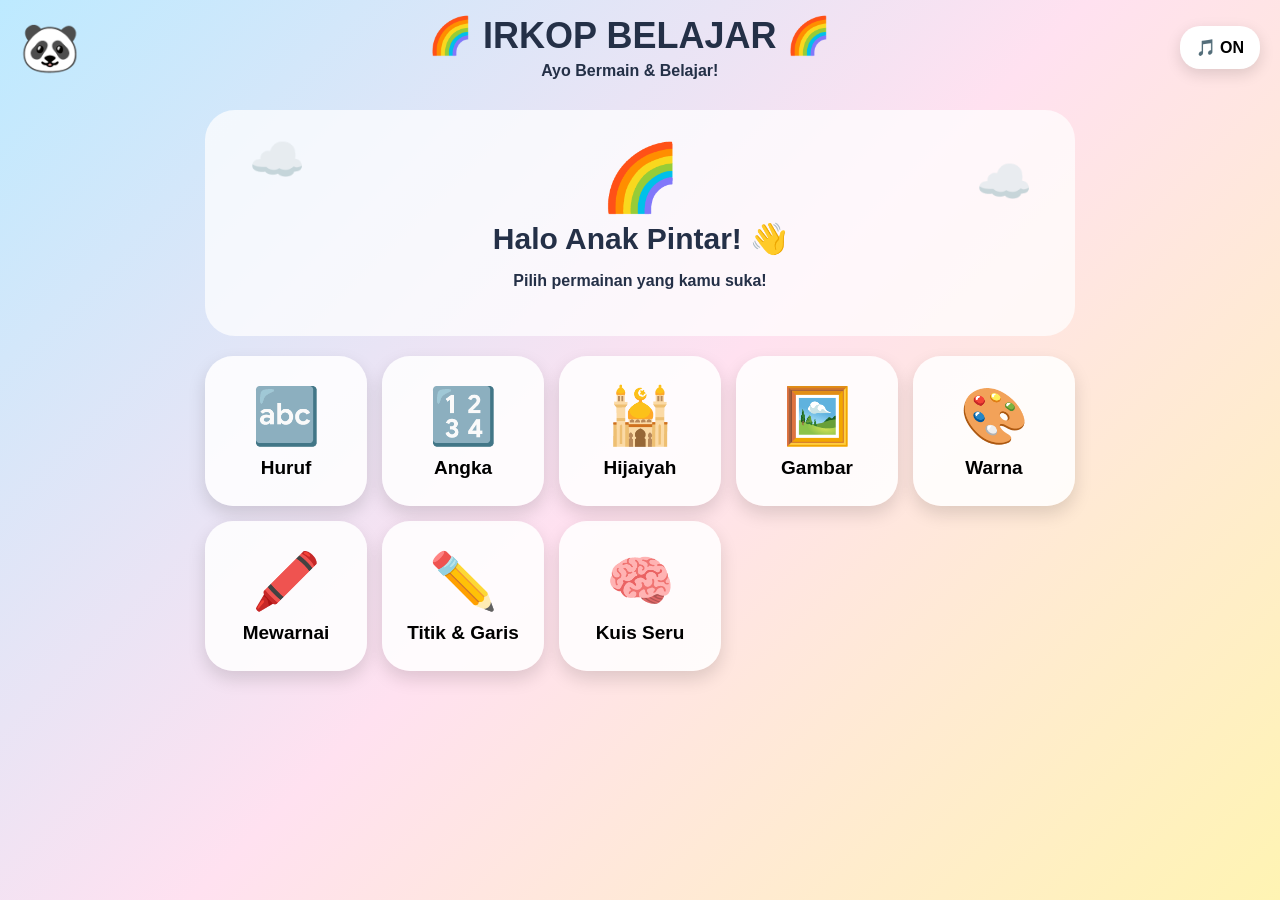
==== index.html @ b8e335cc "fix: deploy IRKOP web app to GitHub Pages" ====
<!DOCTYPE html>
<html lang="id">
<head>
  <meta charset="UTF-8">
  <meta
    name="viewport"
    content="width=device-width, initial-scale=1.0"
  >
  <title>IRKOP Belajar TK</title>

  <link rel="stylesheet" href="style.css">
</head>

<body>

  <div class="app">

    <header class="header">
      <div class="mascot">🐼</div>

      <div class="title-box">
        <h1>🌈 IRKOP BELAJAR 🌈</h1>
        <p>Ayo Bermain & Belajar!</p>
      </div>

      <button
        id="soundButton"
        class="sound-button"
        onclick="toggleSound()"
      >
        🎵 ON
      </button>
    </header>

    <main id="mainContent">

      <section id="homePage" class="page active">

        <div class="hero">
          <div class="hero-cloud cloud1">☁️</div>
          <div class="hero-cloud cloud2">☁️</div>

          <div class="rainbow">🌈</div>

          <h2>
            Halo Anak Pintar! 👋
          </h2>

          <p>
            Pilih permainan yang kamu suka!
          </p>
        </div>

        <div class="menu-grid">

          <button
            class="menu-card"
            onclick="openPage('hurufPage')"
          >
            <span>🔤</span>
            <b>Huruf</b>
          </button>

          <button
            class="menu-card"
            onclick="openPage('angkaPage')"
          >
            <span>🔢</span>
            <b>Angka</b>
          </button>

          <button
            class="menu-card"
            onclick="openPage('hijaiyahPage')"
          >
            <span>🕌</span>
            <b>Hijaiyah</b>
          </button>

          <button
            class="menu-card"
            onclick="openPage('gambarPage')"
          >
            <span>🖼️</span>
            <b>Gambar</b>
          </button>

          <button
            class="menu-card"
            onclick="openPage('warnaPage')"
          >
            <span>🎨</span>
            <b>Warna</b>
          </button>

          <button
            class="menu-card"
            onclick="openPage('mewarnaiPage')"
          >
            <span>🖍️</span>
            <b>Mewarnai</b>
          </button>

          <button
            class="menu-card"
            onclick="openPage('titikPage')"
          >
            <span>✏️</span>
            <b>Titik & Garis</b>
          </button>

          <button
            class="menu-card"
            onclick="openPage('kuisPage')"
          >
            <span>🧠</span>
            <b>Kuis Seru</b>
          </button>

        </div>

      </section>


      <section id="hurufPage" class="page">
        <button class="back" onclick="goHome()">⬅ Kembali</button>

        <h2>🔤 Belajar Huruf</h2>

        <div class="lesson-grid">
          <button onclick="speak('A')">A</button>
          <button onclick="speak('B')">B</button>
          <button onclick="speak('C')">C</button>
          <button onclick="speak('D')">D</button>
          <button onclick="speak('E')">E</button>
          <button onclick="speak('F')">F</button>
          <button onclick="speak('G')">G</button>
          <button onclick="speak('H')">H</button>
          <button onclick="speak('I')">I</button>
          <button onclick="speak('J')">J</button>
        </div>
      </section>


      <section id="angkaPage" class="page">
        <button class="back" onclick="goHome()">⬅ Kembali</button>

        <h2>🔢 Belajar Angka</h2>

        <div class="lesson-grid">
          <button onclick="speak('Satu')">1</button>
          <button onclick="speak('Dua')">2</button>
          <button onclick="speak('Tiga')">3</button>
          <button onclick="speak('Empat')">4</button>
          <button onclick="speak('Lima')">5</button>
          <button onclick="speak('Enam')">6</button>
          <button onclick="speak('Tujuh')">7</button>
          <button onclick="speak('Delapan')">8</button>
          <button onclick="speak('Sembilan')">9</button>
          <button onclick="speak('Sepuluh')">10</button>
        </div>
      </section>


      <section id="hijaiyahPage" class="page">
        <button class="back" onclick="goHome()">⬅ Kembali</button>

        <h2>🕌 Belajar Hijaiyah</h2>

        <div class="lesson-grid arabic">
          <button onclick="speak('Alif')">ا</button>
          <button onclick="speak('Ba')">ب</button>
          <button onclick="speak('Ta')">ت</button>
          <button onclick="speak('Tsa')">ث</button>
          <button onclick="speak('Jim')">ج</button>
          <button onclick="speak('Ha')">ح</button>
          <button onclick="speak('Kho')">خ</button>
          <button onclick="speak('Dal')">د</button>
        </div>
      </section>


      <section id="gambarPage" class="page">
        <button class="back" onclick="goHome()">⬅ Kembali</button>

        <h2>🖼️ Belajar Gambar</h2>

        <div class="picture-grid">

          <button onclick="speak('Kucing')">
            <span>🐱</span>
            Kucing
          </button>

          <button onclick="speak('Ikan')">
            <span>🐟</span>
            Ikan
          </button>

          <button onclick="speak('Apel')">
            <span>🍎</span>
            Apel
          </button>

          <button onclick="speak('Mobil')">
            <span>🚗</span>
            Mobil
          </button>

        </div>
      </section>


      <section id="warnaPage" class="page">
        <button class="back" onclick="goHome()">⬅ Kembali</button>

        <h2>🎨 Belajar Warna</h2>

        <div
          id="colorDisplay"
          class="color-display"
        >
          Klik warna di bawah!
        </div>

        <div class="color-list">

          <button
            class="red"
            onclick="changeColor('#ff8c8c','Merah')"
          >
            Merah
          </button>

          <button
            class="orange"
            onclick="changeColor('#ffbd59','Oranye')"
          >
            Oranye
          </button>

          <button
            class="yellow"
            onclick="changeColor('#fff176','Kuning')"
          >
            Kuning
          </button>

          <button
            class="green"
            onclick="changeColor('#a5e6a1','Hijau')"
          >
            Hijau
          </button>

          <button
            class="blue"
            onclick="changeColor('#90caf9','Biru')"
          >
            Biru
          </button>

          <button
            class="purple"
            onclick="changeColor('#d1b3ff','Ungu')"
          >
            Ungu
          </button>

        </div>
      </section>


      <section id="mewarnaiPage" class="page">
        <button class="back" onclick="goHome()">⬅ Kembali</button>

        <h2>🖍️ Ayo Mewarnai</h2>

        <div class="drawing-toolbar">

          <button onclick="setDrawColor('red')">
            🔴
          </button>

          <button onclick="setDrawColor('orange')">
            🟠
          </button>

          <button onclick="setDrawColor('blue')">
            🔵
          </button>

          <button onclick="setDrawColor('green')">
            🟢
          </button>

          <button onclick="clearCanvas()">
            🗑️ Bersihkan
          </button>

        </div>

        <canvas id="paintCanvas"></canvas>
      </section>


      <section id="titikPage" class="page">
        <button class="back" onclick="goHome()">⬅ Kembali</button>

        <h2>✏️ Titik & Garis</h2>

        <p id="dotInstruction">
          Hubungkan titik nomor 1!
        </p>

        <div id="dotGame" class="dot-game">

          <svg
            id="dotLines"
            width="100%"
            height="100%"
          ></svg>

          <button
            class="dot"
            data-index="1"
            style="top:10%;left:45%;"
            onclick="clickDot(1,this)"
          >
            1
          </button>

          <button
            class="dot"
            data-index="2"
            style="top:30%;left:70%;"
            onclick="clickDot(2,this)"
          >
            2
          </button>

          <button
            class="dot"
            data-index="3"
            style="top:65%;left:65%;"
            onclick="clickDot(3,this)"
          >
            3
          </button>

          <button
            class="dot"
            data-index="4"
            style="top:65%;left:30%;"
            onclick="clickDot(4,this)"
          >
            4
          </button>

          <button
            class="dot"
            data-index="5"
            style="top:30%;left:25%;"
            onclick="clickDot(5,this)"
          >
            5
          </button>

        </div>
      </section>


      <section id="kuisPage" class="page">
        <button class="back" onclick="goHome()">⬅ Kembali</button>

        <h2>🧠 Kuis Seru</h2>

        <div class="quiz-card">

          <h3>Mana gambar Apel? 🍎</h3>

          <div class="quiz-options">

            <button onclick="quizAnswer(false)">
              🐱
            </button>

            <button onclick="quizAnswer(true)">
              🍎
            </button>

            <button onclick="quizAnswer(false)">
              🚗
            </button>

          </div>

          <div id="quizResult"></div>

        </div>
      </section>

    </main>

    <div id="effectLayer"></div>

  </div>

  <script src="app.js"></script>

</body>
</html>
---- style.css ----
* {
  box-sizing: border-box;
  -webkit-tap-highlight-color: transparent;
}

body {
  margin: 0;
  min-height: 100vh;
  font-family: Arial, sans-serif;
  background:
    linear-gradient(
      135deg,
      #bdeaff,
      #ffe1f0,
      #fff4b3
    );
  color: #243047;
}

button {
  font: inherit;
  cursor: pointer;
  border: 0;
}

.app {
  width: 100%;
  min-height: 100vh;
  padding-bottom: 30px;
}

.header {
  min-height: 95px;
  display: flex;
  align-items: center;
  justify-content: space-between;
  padding: 15px 20px;
}

.mascot {
  font-size: 48px;
  animation: bounce 2s infinite;
}

.title-box {
  text-align: center;
}

.title-box h1 {
  margin: 0;
  font-size: clamp(22px,5vw,36px);
  font-weight: 900;
}

.title-box p {
  margin: 5px 0 0;
  font-weight: bold;
}

.sound-button {
  background: white;
  padding: 12px 16px;
  border-radius: 20px;
  box-shadow: 0 5px 15px #0002;
  font-weight: bold;
}

.page {
  display: none;
  width: min(100%,900px);
  margin: auto;
  padding: 15px;
}

.page.active {
  display: block;
}

.hero {
  text-align: center;
  background: #ffffffbb;
  border-radius: 30px;
  padding: 30px 20px;
  margin-bottom: 20px;
  position: relative;
  overflow: hidden;
}

.hero h2 {
  margin: 5px;
  font-size: 30px;
}

.hero p {
  font-weight: bold;
}

.rainbow {
  font-size: 65px;
  animation: float 3s infinite;
}

.hero-cloud {
  position: absolute;
  font-size: 45px;
  opacity: .8;
}

.cloud1 {
  left: 5%;
  top: 10%;
}

.cloud2 {
  right: 5%;
  top: 20%;
}

.menu-grid {
  display: grid;
  grid-template-columns:
    repeat(auto-fit,minmax(150px,1fr));
  gap: 15px;
}

.menu-card {
  min-height: 150px;
  border-radius: 28px;
  background: #ffffffdd;
  box-shadow: 0 8px 18px #0002;
  display: flex;
  flex-direction: column;
  justify-content: center;
  align-items: center;
  transition: .2s;
}

.menu-card:active {
  transform: scale(.92);
}

.menu-card span {
  font-size: 55px;
}

.menu-card b {
  margin-top: 8px;
  font-size: 19px;
}

.back {
  background: white;
  padding: 12px 18px;
  border-radius: 18px;
  margin-bottom: 20px;
  box-shadow: 0 5px 12px #0002;
  font-weight: bold;
}

h2 {
  text-align: center;
  font-size: 30px;
}

.lesson-grid {
  display: grid;
  grid-template-columns:
    repeat(auto-fit,minmax(90px,1fr));
  gap: 12px;
}

.lesson-grid button {
  min-height: 90px;
  background: white;
  border-radius: 25px;
  font-size: 32px;
  font-weight: 900;
  box-shadow: 0 6px 12px #0002;
}

.picture-grid {
  display: grid;
  grid-template-columns:
    repeat(auto-fit,minmax(150px,1fr));
  gap: 15px;
}

.picture-grid button {
  padding: 20px;
  background: white;
  border-radius: 28px;
  font-weight: bold;
  font-size: 20px;
}

.picture-grid span {
  display: block;
  font-size: 65px;
}

.color-display {
  min-height: 180px;
  border-radius: 30px;
  background: white;
  display: flex;
  align-items: center;
  justify-content: center;
  font-size: 30px;
  font-weight: 900;
  transition: .4s;
  margin-bottom: 20px;
}

.color-list {
  display: flex;
  flex-wrap: wrap;
  justify-content: center;
  gap: 12px;
}

.color-list button {
  padding: 14px 20px;
  border-radius: 20px;
  font-weight: bold;
}

.red { background:#ff8c8c; }
.orange { background:#ffbd59; }
.yellow { background:#fff176; }
.green { background:#a5e6a1; }
.blue { background:#90caf9; }
.purple { background:#d1b3ff; }

.drawing-toolbar {
  display: flex;
  justify-content: center;
  gap: 10px;
  flex-wrap: wrap;
  margin-bottom: 15px;
}

.drawing-toolbar button {
  padding: 12px;
  background: white;
  border-radius: 15px;
  font-weight: bold;
}

#paintCanvas {
  display: block;
  width: 100%;
  height: 450px;
  background: white;
  border-radius: 30px;
  touch-action: none;
}

.dot-game {
  position: relative;
  height: 500px;
  background: white;
  border-radius: 30px;
  overflow: hidden;
}

#dotLines {
  position: absolute;
  inset: 0;
}

.dot {
  position: absolute;
  width: 70px;
  height: 70px;
  transform: translate(-50%,-50%);
  border-radius: 50%;
  background: #4799ff;
  color: white;
  font-size: 28px;
  font-weight: 900;
  border: 5px solid white;
  box-shadow: 0 6px 12px #0003;
}

.dot.done {
  background: #4caf50;
}

#dotInstruction {
  text-align: center;
  font-weight: 900;
  font-size: 20px;
}

.quiz-card {
  background: white;
  padding: 30px;
  border-radius: 30px;
  text-align: center;
}

.quiz-options {
  display: flex;
  justify-content: center;
  gap: 15px;
}

.quiz-options button {
  width: 100px;
  height: 120px;
  font-size: 60px;
  border-radius: 25px;
  background: #f7f7f7;
}

#quizResult {
  margin-top: 25px;
  font-size: 24px;
  font-weight: 900;
}

#effectLayer {
  pointer-events: none;
  position: fixed;
  inset: 0;
  overflow: hidden;
}

.effect {
  position: absolute;
  font-size: 35px;
  animation: burst 1.5s forwards;
}

@keyframes bounce {
  0%,100% { transform:translateY(0); }
  50% { transform:translateY(-12px); }
}

@keyframes float {
  0%,100% { transform:translateY(0); }
  50% { transform:translateY(-10px); }
}

@keyframes burst {
  0% {
    transform:scale(0);
    opacity:1;
  }

  100% {
    transform:
      translate(
        var(--x),
        var(--y)
      )
      scale(1.4);
    opacity:0;
  }
}

@media (max-width:600px) {

  .header {
    padding: 12px;
  }

  .mascot {
    font-size: 38px;
  }

  .sound-button {
    padding: 10px;
  }

  .dot-game {
    height: 430px;
  }
}
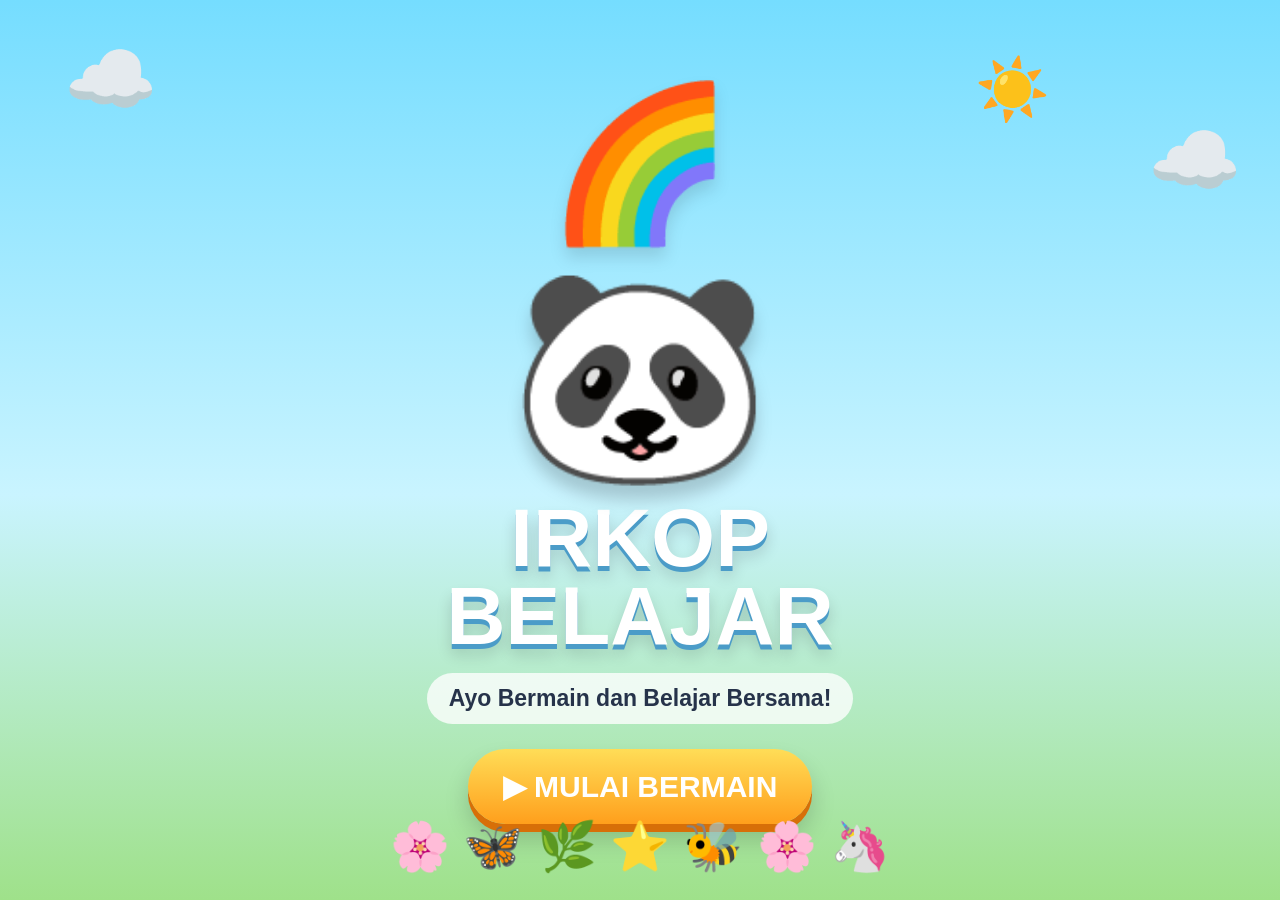
==== commit fb366868: "feat: upgrade IRKOP adventure game visual and learning features" ====
--- a/index.html
+++ b/index.html
@@ -2,411 +2,621 @@
 <html lang="id">
 <head>
   <meta charset="UTF-8">
-  <meta
-    name="viewport"
-    content="width=device-width, initial-scale=1.0"
-  >
+  <meta name="viewport"
+        content="width=device-width,initial-scale=1,viewport-fit=cover">
+
   <title>IRKOP Belajar TK</title>
+
+  <meta name="theme-color" content="#69d8ff">
 
   <link rel="stylesheet" href="style.css">
 </head>
 
 <body>
 
-  <div class="app">
-
-    <header class="header">
-      <div class="mascot">🐼</div>
-
-      <div class="title-box">
-        <h1>🌈 IRKOP BELAJAR 🌈</h1>
-        <p>Ayo Bermain & Belajar!</p>
-      </div>
-
-      <button
-        id="soundButton"
-        class="sound-button"
-        onclick="toggleSound()"
-      >
-        🎵 ON
-      </button>
-    </header>
-
-    <main id="mainContent">
-
-      <section id="homePage" class="page active">
-
-        <div class="hero">
-          <div class="hero-cloud cloud1">☁️</div>
-          <div class="hero-cloud cloud2">☁️</div>
-
-          <div class="rainbow">🌈</div>
-
-          <h2>
-            Halo Anak Pintar! 👋
-          </h2>
-
-          <p>
-            Pilih permainan yang kamu suka!
-          </p>
-        </div>
-
-        <div class="menu-grid">
-
-          <button
-            class="menu-card"
-            onclick="openPage('hurufPage')"
-          >
-            <span>🔤</span>
-            <b>Huruf</b>
-          </button>
-
-          <button
-            class="menu-card"
-            onclick="openPage('angkaPage')"
-          >
-            <span>🔢</span>
-            <b>Angka</b>
-          </button>
-
-          <button
-            class="menu-card"
-            onclick="openPage('hijaiyahPage')"
-          >
-            <span>🕌</span>
-            <b>Hijaiyah</b>
-          </button>
-
-          <button
-            class="menu-card"
-            onclick="openPage('gambarPage')"
-          >
-            <span>🖼️</span>
-            <b>Gambar</b>
-          </button>
-
-          <button
-            class="menu-card"
-            onclick="openPage('warnaPage')"
-          >
-            <span>🎨</span>
-            <b>Warna</b>
-          </button>
-
-          <button
-            class="menu-card"
-            onclick="openPage('mewarnaiPage')"
-          >
-            <span>🖍️</span>
-            <b>Mewarnai</b>
-          </button>
-
-          <button
-            class="menu-card"
-            onclick="openPage('titikPage')"
-          >
-            <span>✏️</span>
-            <b>Titik & Garis</b>
-          </button>
-
-          <button
-            class="menu-card"
-            onclick="openPage('kuisPage')"
-          >
-            <span>🧠</span>
-            <b>Kuis Seru</b>
-          </button>
-
-        </div>
-
-      </section>
-
-
-      <section id="hurufPage" class="page">
-        <button class="back" onclick="goHome()">⬅ Kembali</button>
-
-        <h2>🔤 Belajar Huruf</h2>
-
-        <div class="lesson-grid">
-          <button onclick="speak('A')">A</button>
-          <button onclick="speak('B')">B</button>
-          <button onclick="speak('C')">C</button>
-          <button onclick="speak('D')">D</button>
-          <button onclick="speak('E')">E</button>
-          <button onclick="speak('F')">F</button>
-          <button onclick="speak('G')">G</button>
-          <button onclick="speak('H')">H</button>
-          <button onclick="speak('I')">I</button>
-          <button onclick="speak('J')">J</button>
-        </div>
-      </section>
-
-
-      <section id="angkaPage" class="page">
-        <button class="back" onclick="goHome()">⬅ Kembali</button>
-
-        <h2>🔢 Belajar Angka</h2>
-
-        <div class="lesson-grid">
-          <button onclick="speak('Satu')">1</button>
-          <button onclick="speak('Dua')">2</button>
-          <button onclick="speak('Tiga')">3</button>
-          <button onclick="speak('Empat')">4</button>
-          <button onclick="speak('Lima')">5</button>
-          <button onclick="speak('Enam')">6</button>
-          <button onclick="speak('Tujuh')">7</button>
-          <button onclick="speak('Delapan')">8</button>
-          <button onclick="speak('Sembilan')">9</button>
-          <button onclick="speak('Sepuluh')">10</button>
-        </div>
-      </section>
-
-
-      <section id="hijaiyahPage" class="page">
-        <button class="back" onclick="goHome()">⬅ Kembali</button>
-
-        <h2>🕌 Belajar Hijaiyah</h2>
-
-        <div class="lesson-grid arabic">
-          <button onclick="speak('Alif')">ا</button>
-          <button onclick="speak('Ba')">ب</button>
-          <button onclick="speak('Ta')">ت</button>
-          <button onclick="speak('Tsa')">ث</button>
-          <button onclick="speak('Jim')">ج</button>
-          <button onclick="speak('Ha')">ح</button>
-          <button onclick="speak('Kho')">خ</button>
-          <button onclick="speak('Dal')">د</button>
-        </div>
-      </section>
-
-
-      <section id="gambarPage" class="page">
-        <button class="back" onclick="goHome()">⬅ Kembali</button>
-
-        <h2>🖼️ Belajar Gambar</h2>
-
-        <div class="picture-grid">
-
-          <button onclick="speak('Kucing')">
-            <span>🐱</span>
-            Kucing
-          </button>
-
-          <button onclick="speak('Ikan')">
-            <span>🐟</span>
-            Ikan
-          </button>
-
-          <button onclick="speak('Apel')">
-            <span>🍎</span>
-            Apel
-          </button>
-
-          <button onclick="speak('Mobil')">
-            <span>🚗</span>
-            Mobil
-          </button>
-
-        </div>
-      </section>
-
-
-      <section id="warnaPage" class="page">
-        <button class="back" onclick="goHome()">⬅ Kembali</button>
-
-        <h2>🎨 Belajar Warna</h2>
-
-        <div
-          id="colorDisplay"
-          class="color-display"
-        >
-          Klik warna di bawah!
-        </div>
-
-        <div class="color-list">
-
-          <button
-            class="red"
-            onclick="changeColor('#ff8c8c','Merah')"
-          >
-            Merah
-          </button>
-
-          <button
-            class="orange"
-            onclick="changeColor('#ffbd59','Oranye')"
-          >
-            Oranye
-          </button>
-
-          <button
-            class="yellow"
-            onclick="changeColor('#fff176','Kuning')"
-          >
-            Kuning
-          </button>
-
-          <button
-            class="green"
-            onclick="changeColor('#a5e6a1','Hijau')"
-          >
-            Hijau
-          </button>
-
-          <button
-            class="blue"
-            onclick="changeColor('#90caf9','Biru')"
-          >
-            Biru
-          </button>
-
-          <button
-            class="purple"
-            onclick="changeColor('#d1b3ff','Ungu')"
-          >
-            Ungu
-          </button>
-
-        </div>
-      </section>
-
-
-      <section id="mewarnaiPage" class="page">
-        <button class="back" onclick="goHome()">⬅ Kembali</button>
-
-        <h2>🖍️ Ayo Mewarnai</h2>
-
-        <div class="drawing-toolbar">
-
-          <button onclick="setDrawColor('red')">
-            🔴
-          </button>
-
-          <button onclick="setDrawColor('orange')">
-            🟠
-          </button>
-
-          <button onclick="setDrawColor('blue')">
-            🔵
-          </button>
-
-          <button onclick="setDrawColor('green')">
-            🟢
-          </button>
-
-          <button onclick="clearCanvas()">
-            🗑️ Bersihkan
-          </button>
-
-        </div>
-
-        <canvas id="paintCanvas"></canvas>
-      </section>
-
-
-      <section id="titikPage" class="page">
-        <button class="back" onclick="goHome()">⬅ Kembali</button>
-
-        <h2>✏️ Titik & Garis</h2>
-
-        <p id="dotInstruction">
-          Hubungkan titik nomor 1!
-        </p>
-
-        <div id="dotGame" class="dot-game">
-
-          <svg
-            id="dotLines"
-            width="100%"
-            height="100%"
-          ></svg>
-
-          <button
-            class="dot"
-            data-index="1"
-            style="top:10%;left:45%;"
-            onclick="clickDot(1,this)"
-          >
-            1
-          </button>
-
-          <button
-            class="dot"
-            data-index="2"
-            style="top:30%;left:70%;"
-            onclick="clickDot(2,this)"
-          >
-            2
-          </button>
-
-          <button
-            class="dot"
-            data-index="3"
-            style="top:65%;left:65%;"
-            onclick="clickDot(3,this)"
-          >
-            3
-          </button>
-
-          <button
-            class="dot"
-            data-index="4"
-            style="top:65%;left:30%;"
-            onclick="clickDot(4,this)"
-          >
-            4
-          </button>
-
-          <button
-            class="dot"
-            data-index="5"
-            style="top:30%;left:25%;"
-            onclick="clickDot(5,this)"
-          >
-            5
-          </button>
-
-        </div>
-      </section>
-
-
-      <section id="kuisPage" class="page">
-        <button class="back" onclick="goHome()">⬅ Kembali</button>
-
-        <h2>🧠 Kuis Seru</h2>
-
-        <div class="quiz-card">
-
-          <h3>Mana gambar Apel? 🍎</h3>
-
-          <div class="quiz-options">
-
-            <button onclick="quizAnswer(false)">
-              🐱
-            </button>
-
-            <button onclick="quizAnswer(true)">
-              🍎
-            </button>
-
-            <button onclick="quizAnswer(false)">
-              🚗
-            </button>
-
-          </div>
-
-          <div id="quizResult"></div>
-
-        </div>
-      </section>
+<div id="app">
+
+  <!-- ===================================================== -->
+  <!-- SPLASH -->
+  <!-- ===================================================== -->
+
+  <section id="splashScreen" class="screen splash-screen active">
+
+    <div class="sky-decoration cloud cloud-a">☁️</div>
+    <div class="sky-decoration cloud cloud-b">☁️</div>
+    <div class="sun">☀️</div>
+
+    <div class="splash-rainbow">🌈</div>
+
+    <div class="mascot-big">
+      🐼
+    </div>
+
+    <h1>IRKOP<br>BELAJAR</h1>
+
+    <p class="splash-text">
+      Ayo Bermain dan Belajar Bersama!
+    </p>
+
+    <button class="play-button"
+            onclick="startAdventure()">
+      ▶ MULAI BERMAIN
+    </button>
+
+    <div class="grass-decoration">
+      🌸 🦋 🌿 ⭐ 🐝 🌸 🦄
+    </div>
+
+  </section>
+
+
+  <!-- ===================================================== -->
+  <!-- MAP -->
+  <!-- ===================================================== -->
+
+  <section id="mapScreen" class="screen map-screen">
+
+    <header class="top-bar">
+
+      <button class="home-logo"
+              onclick="showScreen('mapScreen')">
+        🐼
+      </button>
+
+      <div class="top-title">
+        <strong>🗺️ PETA PETUALANGAN</strong>
+        <small>Ayo pilih dunia!</small>
+      </div>
+
+      <button id="soundButton"
+              class="sound-button"
+              onclick="toggleSound()">
+        🎵
+      </button>
+
+    </header>
+
+
+    <main class="adventure-map">
+
+      <div class="map-sky">
+        ☁️ 🌤️ ☁️
+      </div>
+
+
+      <button class="world-card world-letter"
+              onclick="openWorld('lettersScreen')">
+
+        <span class="world-icon">🔤</span>
+
+        <span class="world-name">
+          Dunia Huruf
+        </span>
+
+        <span class="world-stars">
+          ⭐ ⭐ ⭐
+        </span>
+
+      </button>
+
+
+      <button class="world-card world-number"
+              onclick="openWorld('numbersScreen')">
+
+        <span class="world-icon">🔢</span>
+
+        <span class="world-name">
+          Dunia Angka
+        </span>
+
+        <span class="world-stars">
+          ⭐ ⭐ ⭐
+        </span>
+
+      </button>
+
+
+      <button class="world-card world-hijaiyah"
+              onclick="openWorld('hijaiyahScreen')">
+
+        <span class="world-icon">🕌</span>
+
+        <span class="world-name">
+          Dunia Hijaiyah
+        </span>
+
+        <span class="world-stars">
+          ⭐ ⭐ ⭐
+        </span>
+
+      </button>
+
+
+      <button class="world-card world-picture"
+              onclick="openWorld('picturesScreen')">
+
+        <span class="world-icon">🐯</span>
+
+        <span class="world-name">
+          Dunia Gambar
+        </span>
+
+        <span class="world-stars">
+          ⭐ ⭐ ⭐
+        </span>
+
+      </button>
+
+
+      <button class="world-card world-color"
+              onclick="openWorld('colorsScreen')">
+
+        <span class="world-icon">🌈</span>
+
+        <span class="world-name">
+          Dunia Warna
+        </span>
+
+        <span class="world-stars">
+          ⭐ ⭐ ⭐
+        </span>
+
+      </button>
+
+
+      <button class="world-card world-paint"
+              onclick="openWorld('paintScreen')">
+
+        <span class="world-icon">🖍️</span>
+
+        <span class="world-name">
+          Dunia Mewarnai
+        </span>
+
+        <span class="world-stars">
+          ⭐ ⭐ ⭐
+        </span>
+
+      </button>
+
+
+      <button class="world-card world-line"
+              onclick="openWorld('traceScreen')">
+
+        <span class="world-icon">✏️</span>
+
+        <span class="world-name">
+          Titik & Garis
+        </span>
+
+        <span class="world-stars">
+          ⭐ ⭐ ⭐
+        </span>
+
+      </button>
+
+
+      <button class="world-card world-quiz"
+              onclick="openWorld('quizScreen')">
+
+        <span class="world-icon">🧠</span>
+
+        <span class="world-name">
+          Kuis Seru
+        </span>
+
+        <span class="world-stars">
+          ⭐ ⭐ ⭐
+        </span>
+
+      </button>
+
+
+      <div class="map-ground">
+        🌳 🌲 🌻 🏡 🌳 🦋 🌲 🌻
+      </div>
 
     </main>
 
-    <div id="effectLayer"></div>
-
+  </section>
+
+
+  <!-- ===================================================== -->
+  <!-- HURUF -->
+  <!-- ===================================================== -->
+
+  <section id="lettersScreen"
+           class="screen lesson-screen">
+
+    <header class="lesson-header">
+      <button class="back-button"
+              onclick="backToMap()">
+        ⬅
+      </button>
+
+      <div>
+        <strong>🔤 Dunia Huruf</strong>
+        <small>Sentuh huruf untuk mendengarkan!</small>
+      </div>
+
+      <span>🦄</span>
+    </header>
+
+    <div class="hero-lesson">
+      <div id="letterHero"
+           class="big-character">
+        A
+      </div>
+
+      <div id="letterName"
+           class="character-name">
+        Huruf A
+      </div>
+    </div>
+
+    <div id="lettersGrid"
+         class="learning-grid alphabet-grid">
+    </div>
+
+  </section>
+
+
+  <!-- ===================================================== -->
+  <!-- ANGKA -->
+  <!-- ===================================================== -->
+
+  <section id="numbersScreen"
+           class="screen lesson-screen">
+
+    <header class="lesson-header">
+      <button class="back-button"
+              onclick="backToMap()">
+        ⬅
+      </button>
+
+      <div>
+        <strong>🔢 Dunia Angka</strong>
+        <small>Sentuh angka untuk mendengarkan!</small>
+      </div>
+
+      <span>🚀</span>
+    </header>
+
+    <div class="hero-lesson">
+      <div id="numberHero"
+           class="big-character">
+        1
+      </div>
+
+      <div id="numberName"
+           class="character-name">
+        Satu
+      </div>
+    </div>
+
+    <div id="numbersGrid"
+         class="learning-grid number-grid">
+    </div>
+
+  </section>
+
+
+  <!-- ===================================================== -->
+  <!-- HIJAIYAH -->
+  <!-- ===================================================== -->
+
+  <section id="hijaiyahScreen"
+           class="screen lesson-screen">
+
+    <header class="lesson-header">
+      <button class="back-button"
+              onclick="backToMap()">
+        ⬅
+      </button>
+
+      <div>
+        <strong>🕌 Dunia Hijaiyah</strong>
+        <small>Sentuh huruf untuk mendengarkan!</small>
+      </div>
+
+      <span>⭐</span>
+    </header>
+
+    <div class="hero-lesson">
+      <div id="hijaiyahHero"
+           class="big-character arabic-big">
+        ا
+      </div>
+
+      <div id="hijaiyahName"
+           class="character-name">
+        Alif
+      </div>
+    </div>
+
+    <div id="hijaiyahGrid"
+         class="learning-grid hijaiyah-grid">
+    </div>
+
+  </section>
+
+
+  <!-- ===================================================== -->
+  <!-- GAMBAR -->
+  <!-- ===================================================== -->
+
+  <section id="picturesScreen"
+           class="screen lesson-screen">
+
+    <header class="lesson-header">
+      <button class="back-button"
+              onclick="backToMap()">
+        ⬅
+      </button>
+
+      <div>
+        <strong>🐯 Dunia Gambar</strong>
+        <small>Sentuh gambar!</small>
+      </div>
+
+      <span>🦋</span>
+    </header>
+
+    <div id="pictureGrid"
+         class="picture-grid">
+    </div>
+
+  </section>
+
+
+  <!-- ===================================================== -->
+  <!-- WARNA -->
+  <!-- ===================================================== -->
+
+  <section id="colorsScreen"
+           class="screen color-screen">
+
+    <header class="lesson-header color-header">
+      <button class="back-button"
+              onclick="backToMap()">
+        ⬅
+      </button>
+
+      <div>
+        <strong>🌈 Dunia Warna</strong>
+        <small>Pilih warna kesukaanmu!</small>
+      </div>
+
+      <span>🎨</span>
+    </header>
+
+    <div class="color-world">
+
+      <div id="colorPreview"
+           class="color-preview">
+        <span id="colorEmoji">
+          🌈
+        </span>
+
+        <strong id="colorName">
+          PILIH WARNA!
+        </strong>
+      </div>
+
+      <div id="colorsGrid"
+           class="colors-grid">
+      </div>
+
+    </div>
+
+  </section>
+
+
+  <!-- ===================================================== -->
+  <!-- MEWARNAI -->
+  <!-- ===================================================== -->
+
+  <section id="paintScreen"
+           class="screen paint-screen">
+
+    <header class="lesson-header">
+      <button class="back-button"
+              onclick="backToMap()">
+        ⬅
+      </button>
+
+      <div>
+        <strong>🖍️ Dunia Mewarnai</strong>
+        <small>Pilih warna lalu gambar!</small>
+      </div>
+
+      <span>🌸</span>
+    </header>
+
+    <div class="paint-tools">
+
+      <button class="paint-color"
+              style="background:#ff4d6d"
+              onclick="setPaintColor('#ff4d6d')">
+      </button>
+
+      <button class="paint-color"
+              style="background:#ff9f1c"
+              onclick="setPaintColor('#ff9f1c')">
+      </button>
+
+      <button class="paint-color"
+              style="background:#ffe66d"
+              onclick="setPaintColor('#ffe66d')">
+      </button>
+
+      <button class="paint-color"
+              style="background:#2ec4b6"
+              onclick="setPaintColor('#2ec4b6')">
+      </button>
+
+      <button class="paint-color"
+              style="background:#3a86ff"
+              onclick="setPaintColor('#3a86ff')">
+      </button>
+
+      <button class="paint-color"
+              style="background:#9b5de5"
+              onclick="setPaintColor('#9b5de5')">
+      </button>
+
+      <button class="paint-action"
+              onclick="changePaintPicture()">
+        🔄 Ganti Gambar
+      </button>
+
+      <button class="paint-action"
+              onclick="clearPaintCanvas()">
+        🗑️ Bersihkan
+      </button>
+
+    </div>
+
+    <div class="canvas-wrap">
+
+      <canvas id="paintCanvas">
+      </canvas>
+
+    </div>
+
+  </section>
+
+
+  <!-- ===================================================== -->
+  <!-- TITIK GARIS -->
+  <!-- ===================================================== -->
+
+  <section id="traceScreen"
+           class="screen trace-screen">
+
+    <header class="lesson-header">
+      <button class="back-button"
+              onclick="backToMap()">
+        ⬅
+      </button>
+
+      <div>
+        <strong>✏️ Titik & Garis</strong>
+        <small>Tarik dari titik sesuai urutan!</small>
+      </div>
+
+      <span>🚂</span>
+    </header>
+
+    <div class="trace-top">
+
+      <div id="traceInstruction">
+        👉 Tahan titik 1 lalu tarik ke titik 2
+      </div>
+
+      <button class="next-trace"
+              onclick="resetTrace()">
+        🔄 Ulangi
+      </button>
+
+    </div>
+
+    <div id="traceBoard"
+         class="trace-board">
+
+      <svg id="traceSvg"
+           class="trace-svg">
+      </svg>
+
+      <div id="traceDots"></div>
+
+    </div>
+
+  </section>
+
+
+  <!-- ===================================================== -->
+  <!-- KUIS -->
+  <!-- ===================================================== -->
+
+  <section id="quizScreen"
+           class="screen quiz-screen">
+
+    <header class="lesson-header">
+      <button class="back-button"
+              onclick="backToMap()">
+        ⬅
+      </button>
+
+      <div>
+        <strong>🧠 Kuis Petualangan</strong>
+        <small id="quizCounter">
+          Pertanyaan 1
+        </small>
+      </div>
+
+      <span>🏆</span>
+    </header>
+
+    <div class="quiz-score">
+
+      <span>
+        ⭐ Skor:
+        <strong id="quizScore">
+          0
+        </strong>
+      </span>
+
+      <span>
+        🔥
+        <strong id="quizStreak">
+          0
+        </strong>
+      </span>
+
+    </div>
+
+    <div class="quiz-card">
+
+      <div id="quizMascot"
+           class="quiz-mascot">
+        🐼
+      </div>
+
+      <h2 id="quizQuestion">
+        Memuat pertanyaan...
+      </h2>
+
+      <div id="quizOptions"
+           class="quiz-options">
+      </div>
+
+      <div id="quizFeedback"
+           class="quiz-feedback">
+      </div>
+
+      <button id="nextQuizButton"
+              class="next-quiz"
+              onclick="nextQuiz()">
+        Soal Berikutnya ➡
+      </button>
+
+    </div>
+
+  </section>
+
+
+  <!-- ===================================================== -->
+  <!-- EFFECT -->
+  <!-- ===================================================== -->
+
+  <div id="effectLayer"
+       class="effect-layer">
   </div>
 
-  <script src="app.js"></script>
+</div>
+
+<script src="app.js"></script>
 
 </body>
 </html>
--- a/style.css
+++ b/style.css
@@ -3,377 +3,1235 @@
   -webkit-tap-highlight-color: transparent;
 }
 
+:root {
+  --ink: #26334a;
+  --white: #ffffff;
+  --shadow: 0 8px 0 rgba(36,49,72,.10),
+            0 15px 25px rgba(36,49,72,.14);
+}
+
 body {
   margin: 0;
   min-height: 100vh;
-  font-family: Arial, sans-serif;
-  background:
-    linear-gradient(
-      135deg,
-      #bdeaff,
-      #ffe1f0,
-      #fff4b3
-    );
-  color: #243047;
+  font-family:
+    Arial,
+    "Nunito",
+    sans-serif;
+
+  color: var(--ink);
+
+  background:
+    linear-gradient(
+      180deg,
+      #8ce4ff 0%,
+      #d7f7ff 45%,
+      #b9ec9d 100%
+    );
 }
 
 button {
   font: inherit;
   cursor: pointer;
-  border: 0;
-}
-
-.app {
-  width: 100%;
+  border: none;
+  touch-action: manipulation;
+}
+
+.screen {
+  display: none;
   min-height: 100vh;
-  padding-bottom: 30px;
-}
-
-.header {
-  min-height: 95px;
+}
+
+.screen.active {
+  display: block;
+}
+
+/* ========================================================= */
+/* SPLASH */
+/* ========================================================= */
+
+.splash-screen {
+  min-height: 100vh;
+  position: relative;
+  overflow: hidden;
+  padding: 30px 20px;
+
+  text-align: center;
+
+  background:
+    linear-gradient(
+      180deg,
+      #75ddff,
+      #c9f4ff 55%,
+      #9fe18a
+    );
+}
+
+.splash-screen.active {
+  display: flex;
+  flex-direction: column;
+  align-items: center;
+  justify-content: center;
+}
+
+.sky-decoration {
+  position: absolute;
+  font-size: 75px;
+  animation: drift 7s ease-in-out infinite;
+}
+
+.cloud-a {
+  top: 4%;
+  left: 5%;
+}
+
+.cloud-b {
+  top: 13%;
+  right: 3%;
+  animation-delay: -3s;
+}
+
+.sun {
+  position: absolute;
+  top: 6%;
+  right: 18%;
+  font-size: 60px;
+  animation: spin-soft 10s linear infinite;
+}
+
+.splash-rainbow {
+  font-size: clamp(70px,18vw,150px);
+  filter:
+    drop-shadow(
+      0 10px 8px
+      rgba(0,0,0,.12)
+    );
+}
+
+.mascot-big {
+  font-size: clamp(100px,26vw,210px);
+  animation: mascot-jump 2.2s ease-in-out infinite;
+  filter:
+    drop-shadow(
+      0 15px 8px
+      rgba(0,0,0,.18)
+    );
+}
+
+.splash-screen h1 {
+  margin: 0;
+  font-size: clamp(42px,11vw,82px);
+  line-height: .95;
+
+  color: #ffffff;
+
+  text-shadow:
+    0 5px 0 #4b9cc8,
+    0 10px 15px rgba(0,0,0,.16);
+}
+
+.splash-text {
+  margin:
+    18px
+    0
+    25px;
+
+  padding: 12px 22px;
+
+  background:
+    rgba(255,255,255,.78);
+
+  border-radius: 99px;
+
+  font-size:
+    clamp(17px,4vw,23px);
+
+  font-weight: 800;
+}
+
+.play-button {
+  padding:
+    20px
+    35px;
+
+  border-radius: 99px;
+
+  background:
+    linear-gradient(
+      180deg,
+      #ffdd57,
+      #ff9f1c
+    );
+
+  color: white;
+
+  font-size:
+    clamp(20px,5vw,30px);
+
+  font-weight: 900;
+
+  box-shadow:
+    0 8px 0 #d76f08,
+    0 15px 25px rgba(0,0,0,.18);
+
+  animation:
+    pulse-button 1.6s infinite;
+}
+
+.play-button:active {
+  transform:
+    translateY(5px)
+    scale(.97);
+
+  box-shadow:
+    0 3px 0 #d76f08;
+}
+
+.grass-decoration {
+  position: absolute;
+  bottom: 25px;
+
+  font-size:
+    clamp(28px,7vw,48px);
+
+  white-space: nowrap;
+}
+
+/* ========================================================= */
+/* TOP BAR */
+/* ========================================================= */
+
+.top-bar,
+.lesson-header {
+  position: sticky;
+  top: 0;
+  z-index: 20;
+
   display: flex;
   align-items: center;
   justify-content: space-between;
-  padding: 15px 20px;
-}
-
-.mascot {
-  font-size: 48px;
-  animation: bounce 2s infinite;
-}
-
-.title-box {
+  gap: 12px;
+
+  padding:
+    12px
+    16px;
+
+  background:
+    rgba(255,255,255,.88);
+
+  backdrop-filter:
+    blur(10px);
+
+  box-shadow:
+    0 4px 15px
+    rgba(0,0,0,.10);
+}
+
+.home-logo,
+.sound-button,
+.back-button {
+  width: 54px;
+  height: 54px;
+
+  border-radius: 50%;
+
+  background: white;
+
+  box-shadow:
+    0 5px 12px
+    rgba(0,0,0,.12);
+
+  font-size: 28px;
+}
+
+.top-title,
+.lesson-header div {
+  flex: 1;
   text-align: center;
 }
 
-.title-box h1 {
-  margin: 0;
-  font-size: clamp(22px,5vw,36px);
-  font-weight: 900;
-}
-
-.title-box p {
-  margin: 5px 0 0;
-  font-weight: bold;
-}
-
-.sound-button {
-  background: white;
-  padding: 12px 16px;
-  border-radius: 20px;
-  box-shadow: 0 5px 15px #0002;
-  font-weight: bold;
-}
-
-.page {
-  display: none;
-  width: min(100%,900px);
+.top-title strong,
+.lesson-header strong {
+  display: block;
+  font-size:
+    clamp(17px,4vw,24px);
+}
+
+.top-title small,
+.lesson-header small {
+  display: block;
+  margin-top: 3px;
+  opacity: .7;
+  font-weight: 700;
+}
+
+/* ========================================================= */
+/* MAP */
+/* ========================================================= */
+
+.map-screen {
+  background:
+    linear-gradient(
+      180deg,
+      #72dfff,
+      #d8f8ff 40%,
+      #8bd477 41%,
+      #67b85d
+    );
+}
+
+.adventure-map {
+  width:
+    min(1100px,100%);
+
+  min-height:
+    calc(100vh - 78px);
+
   margin: auto;
-  padding: 15px;
-}
-
-.page.active {
-  display: block;
-}
-
-.hero {
+
+  padding:
+    35px
+    18px
+    100px;
+
+  position: relative;
+}
+
+.map-sky {
   text-align: center;
-  background: #ffffffbb;
-  border-radius: 30px;
-  padding: 30px 20px;
+  font-size:
+    clamp(30px,7vw,55px);
+
   margin-bottom: 20px;
-  position: relative;
-  overflow: hidden;
-}
-
-.hero h2 {
-  margin: 5px;
-  font-size: 30px;
-}
-
-.hero p {
-  font-weight: bold;
-}
-
-.rainbow {
-  font-size: 65px;
-  animation: float 3s infinite;
-}
-
-.hero-cloud {
-  position: absolute;
-  font-size: 45px;
-  opacity: .8;
-}
-
-.cloud1 {
-  left: 5%;
-  top: 10%;
-}
-
-.cloud2 {
-  right: 5%;
-  top: 20%;
-}
-
-.menu-grid {
+}
+
+.world-card {
+  width: 100%;
+  min-height: 130px;
+
+  margin:
+    14px
+    auto;
+
+  padding:
+    18px
+    20px;
+
+  border-radius: 32px;
+
   display: grid;
   grid-template-columns:
-    repeat(auto-fit,minmax(150px,1fr));
+    90px
+    1fr;
+
+  align-items: center;
+
   gap: 15px;
-}
-
-.menu-card {
-  min-height: 150px;
-  border-radius: 28px;
-  background: #ffffffdd;
-  box-shadow: 0 8px 18px #0002;
+
+  color: white;
+
+  box-shadow:
+    0 8px 0 rgba(0,0,0,.13),
+    0 18px 25px rgba(0,0,0,.12);
+
+  transition:
+    transform .18s;
+}
+
+.world-card:active {
+  transform:
+    scale(.97)
+    translateY(4px);
+}
+
+.world-icon {
+  font-size:
+    clamp(58px,13vw,82px);
+
+  filter:
+    drop-shadow(
+      0 6px 3px
+      rgba(0,0,0,.15)
+    );
+}
+
+.world-name {
+  font-size:
+    clamp(22px,5vw,34px);
+
+  font-weight: 900;
+
+  text-align: left;
+
+  text-shadow:
+    0 3px 0
+    rgba(0,0,0,.12);
+}
+
+.world-stars {
+  grid-column: 2;
+
+  font-size: 20px;
+  text-align: left;
+}
+
+.world-letter {
+  background:
+    linear-gradient(
+      135deg,
+      #ff7894,
+      #ff9a68
+    );
+}
+
+.world-number {
+  background:
+    linear-gradient(
+      135deg,
+      #ffbd59,
+      #ffd166
+    );
+}
+
+.world-hijaiyah {
+  background:
+    linear-gradient(
+      135deg,
+      #7c5ce0,
+      #b18cff
+    );
+}
+
+.world-picture {
+  background:
+    linear-gradient(
+      135deg,
+      #28c9a7,
+      #57d6c0
+    );
+}
+
+.world-color {
+  background:
+    linear-gradient(
+      135deg,
+      #3a86ff,
+      #8fbcff
+    );
+}
+
+.world-paint {
+  background:
+    linear-gradient(
+      135deg,
+      #ff65a3,
+      #ff9fc5
+    );
+}
+
+.world-line {
+  background:
+    linear-gradient(
+      135deg,
+      #21b7d9,
+      #5bd7f0
+    );
+}
+
+.world-quiz {
+  background:
+    linear-gradient(
+      135deg,
+      #ff8b1f,
+      #ffcb4b
+    );
+}
+
+.map-ground {
+  margin-top: 30px;
+  text-align: center;
+  font-size:
+    clamp(30px,7vw,55px);
+}
+
+/* ========================================================= */
+/* LESSON */
+/* ========================================================= */
+
+.lesson-screen,
+.paint-screen,
+.trace-screen,
+.quiz-screen {
+  background:
+    linear-gradient(
+      180deg,
+      #e9fbff,
+      #fff8dc
+    );
+}
+
+.hero-lesson {
+  width:
+    min(850px,94%);
+
+  margin:
+    25px auto;
+
+  padding:
+    25px;
+
+  text-align: center;
+
+  border-radius: 35px;
+
+  background: white;
+
+  box-shadow:
+    var(--shadow);
+}
+
+.big-character {
+  font-size:
+    clamp(80px,25vw,190px);
+
+  line-height: 1;
+
+  font-weight: 900;
+
+  animation:
+    mascot-jump
+    2.5s
+    infinite;
+}
+
+.arabic-big {
+  font-family:
+    serif;
+}
+
+.character-name {
+  margin-top: 12px;
+
+  font-size:
+    clamp(24px,6vw,38px);
+
+  font-weight: 900;
+}
+
+.learning-grid {
+  width:
+    min(900px,94%);
+
+  margin:
+    0 auto 35px;
+
+  display: grid;
+
+  grid-template-columns:
+    repeat(
+      auto-fit,
+      minmax(82px,1fr)
+    );
+
+  gap: 12px;
+}
+
+.learning-grid button {
+  min-height: 88px;
+
+  border-radius: 25px;
+
+  background: white;
+
+  box-shadow:
+    var(--shadow);
+
+  font-size:
+    clamp(28px,8vw,50px);
+
+  font-weight: 900;
+
+  transition:
+    transform .15s;
+}
+
+.learning-grid button:active {
+  transform:
+    scale(.90);
+}
+
+.learning-grid button.selected {
+  background: #ffe66d;
+  transform:
+    scale(1.06);
+}
+
+.hijaiyah-grid button {
+  font-family: serif;
+}
+
+/* ========================================================= */
+/* PICTURE */
+/* ========================================================= */
+
+.picture-grid {
+  width:
+    min(950px,94%);
+
+  margin:
+    25px auto;
+
+  display: grid;
+
+  grid-template-columns:
+    repeat(
+      auto-fit,
+      minmax(130px,1fr)
+    );
+
+  gap: 15px;
+}
+
+.picture-card {
+  min-height: 165px;
+
+  padding: 15px;
+
+  border-radius: 30px;
+
+  background: white;
+
+  box-shadow:
+    var(--shadow);
+
   display: flex;
   flex-direction: column;
+
+  align-items: center;
   justify-content: center;
+
+  gap: 8px;
+
+  font-size: 18px;
+
+  font-weight: 900;
+}
+
+.picture-card:active {
+  transform:
+    scale(.94);
+}
+
+.picture-emoji {
+  font-size:
+    clamp(60px,13vw,95px);
+}
+
+/* ========================================================= */
+/* COLOR */
+/* ========================================================= */
+
+.color-screen {
+  min-height: 100vh;
+
+  transition:
+    background .5s;
+
+  background:
+    linear-gradient(
+      180deg,
+      #e7f9ff,
+      #fff5cf
+    );
+}
+
+.color-world {
+  width:
+    min(950px,94%);
+
+  margin:
+    30px auto;
+}
+
+.color-preview {
+  min-height: 250px;
+
+  padding: 25px;
+
+  border-radius: 40px;
+
+  background: white;
+
+  display: flex;
+  flex-direction: column;
+
   align-items: center;
-  transition: .2s;
-}
-
-.menu-card:active {
-  transform: scale(.92);
-}
-
-.menu-card span {
-  font-size: 55px;
-}
-
-.menu-card b {
-  margin-top: 8px;
-  font-size: 19px;
-}
-
-.back {
+  justify-content: center;
+
+  gap: 15px;
+
+  box-shadow:
+    var(--shadow);
+
+  transition:
+    background .5s;
+}
+
+.color-preview span {
+  font-size:
+    clamp(70px,18vw,140px);
+}
+
+.color-preview strong {
+  font-size:
+    clamp(26px,7vw,45px);
+}
+
+.colors-grid {
+  margin-top: 25px;
+
+  display: grid;
+
+  grid-template-columns:
+    repeat(
+      auto-fit,
+      minmax(110px,1fr)
+    );
+
+  gap: 14px;
+}
+
+.color-choice {
+  min-height: 100px;
+
+  border-radius: 28px;
+
+  color: #26334a;
+
+  font-size: 18px;
+
+  font-weight: 900;
+
+  box-shadow:
+    var(--shadow);
+}
+
+.color-choice:active {
+  transform:
+    scale(.93);
+}
+
+/* ========================================================= */
+/* PAINT */
+/* ========================================================= */
+
+.paint-tools {
+  width:
+    min(900px,94%);
+
+  margin:
+    18px auto;
+
+  display: flex;
+  flex-wrap: wrap;
+
+  justify-content: center;
+
+  gap: 10px;
+}
+
+.paint-color {
+  width: 54px;
+  height: 54px;
+
+  border-radius: 50%;
+
+  border:
+    5px solid white;
+
+  box-shadow:
+    0 4px 10px
+    rgba(0,0,0,.18);
+}
+
+.paint-action {
+  padding:
+    12px
+    18px;
+
+  border-radius: 18px;
+
   background: white;
-  padding: 12px 18px;
-  border-radius: 18px;
-  margin-bottom: 20px;
-  box-shadow: 0 5px 12px #0002;
-  font-weight: bold;
-}
-
-h2 {
-  text-align: center;
-  font-size: 30px;
-}
-
-.lesson-grid {
-  display: grid;
-  grid-template-columns:
-    repeat(auto-fit,minmax(90px,1fr));
-  gap: 12px;
-}
-
-.lesson-grid button {
-  min-height: 90px;
+
+  box-shadow:
+    0 4px 10px
+    rgba(0,0,0,.12);
+
+  font-weight: 800;
+}
+
+.canvas-wrap {
+  width:
+    min(900px,94%);
+
+  margin:
+    15px auto 35px;
+
+  padding: 10px;
+
+  border-radius: 32px;
+
   background: white;
+
+  box-shadow:
+    var(--shadow);
+}
+
+#paintCanvas {
+  display: block;
+
+  width: 100%;
+  height: 520px;
+
   border-radius: 25px;
-  font-size: 32px;
-  font-weight: 900;
-  box-shadow: 0 6px 12px #0002;
-}
-
-.picture-grid {
-  display: grid;
-  grid-template-columns:
-    repeat(auto-fit,minmax(150px,1fr));
-  gap: 15px;
-}
-
-.picture-grid button {
-  padding: 20px;
-  background: white;
-  border-radius: 28px;
-  font-weight: bold;
-  font-size: 20px;
-}
-
-.picture-grid span {
-  display: block;
-  font-size: 65px;
-}
-
-.color-display {
-  min-height: 180px;
-  border-radius: 30px;
-  background: white;
+
+  touch-action: none;
+
+  background:
+    #ffffff;
+}
+
+/* ========================================================= */
+/* TRACE */
+/* ========================================================= */
+
+.trace-top {
+  width:
+    min(900px,94%);
+
+  margin:
+    20px auto;
+
   display: flex;
   align-items: center;
-  justify-content: center;
-  font-size: 30px;
-  font-weight: 900;
-  transition: .4s;
-  margin-bottom: 20px;
-}
-
-.color-list {
-  display: flex;
-  flex-wrap: wrap;
-  justify-content: center;
+  justify-content: space-between;
+
   gap: 12px;
-}
-
-.color-list button {
-  padding: 14px 20px;
-  border-radius: 20px;
-  font-weight: bold;
-}
-
-.red { background:#ff8c8c; }
-.orange { background:#ffbd59; }
-.yellow { background:#fff176; }
-.green { background:#a5e6a1; }
-.blue { background:#90caf9; }
-.purple { background:#d1b3ff; }
-
-.drawing-toolbar {
-  display: flex;
-  justify-content: center;
-  gap: 10px;
-  flex-wrap: wrap;
-  margin-bottom: 15px;
-}
-
-.drawing-toolbar button {
-  padding: 12px;
+
+  padding: 15px;
+
   background: white;
-  border-radius: 15px;
-  font-weight: bold;
-}
-
-#paintCanvas {
-  display: block;
-  width: 100%;
-  height: 450px;
-  background: white;
-  border-radius: 30px;
+
+  border-radius: 25px;
+
+  box-shadow:
+    var(--shadow);
+
+  font-weight: 900;
+}
+
+.next-trace {
+  padding:
+    12px
+    16px;
+
+  border-radius: 16px;
+
+  background:
+    #ffe66d;
+
+  font-weight: 900;
+}
+
+.trace-board {
+  width:
+    min(900px,94%);
+
+  height:
+    min(70vh,600px);
+
+  min-height: 440px;
+
+  margin:
+    auto
+    auto
+    35px;
+
+  position: relative;
+
+  overflow: hidden;
+
+  border-radius: 35px;
+
+  background:
+    linear-gradient(
+      180deg,
+      #ffffff,
+      #e9faff
+    );
+
+  box-shadow:
+    var(--shadow);
+
   touch-action: none;
 }
 
-.dot-game {
-  position: relative;
-  height: 500px;
-  background: white;
-  border-radius: 30px;
-  overflow: hidden;
-}
-
-#dotLines {
+.trace-svg {
   position: absolute;
   inset: 0;
-}
-
-.dot {
+
+  width: 100%;
+  height: 100%;
+
+  pointer-events: none;
+}
+
+.trace-dot {
   position: absolute;
-  width: 70px;
-  height: 70px;
-  transform: translate(-50%,-50%);
+
+  width: 68px;
+  height: 68px;
+
+  transform:
+    translate(-50%,-50%);
+
   border-radius: 50%;
-  background: #4799ff;
+
+  background:
+    #4a90ff;
+
+  border:
+    6px solid white;
+
   color: white;
-  font-size: 28px;
-  font-weight: 900;
-  border: 5px solid white;
-  box-shadow: 0 6px 12px #0003;
-}
-
-.dot.done {
-  background: #4caf50;
-}
-
-#dotInstruction {
+
+  font-size: 25px;
+
+  font-weight: 900;
+
+  box-shadow:
+    0 5px 12px
+    rgba(0,0,0,.20);
+
+  z-index: 3;
+}
+
+.trace-dot.done {
+  background:
+    #42c96b;
+}
+
+.trace-dot.current {
+  animation:
+    pulse-dot 1.2s infinite;
+}
+
+/* ========================================================= */
+/* QUIZ */
+/* ========================================================= */
+
+.quiz-score {
+  width:
+    min(850px,94%);
+
+  margin:
+    20px auto;
+
+  display: flex;
+
+  justify-content:
+    space-between;
+
+  padding:
+    15px
+    20px;
+
+  border-radius: 22px;
+
+  background: white;
+
+  box-shadow:
+    var(--shadow);
+
+  font-size:
+    clamp(18px,5vw,25px);
+
+  font-weight: 900;
+}
+
+.quiz-card {
+  width:
+    min(850px,94%);
+
+  margin:
+    auto
+    auto
+    35px;
+
+  padding:
+    25px;
+
   text-align: center;
-  font-weight: 900;
-  font-size: 20px;
-}
-
-.quiz-card {
+
+  border-radius: 38px;
+
   background: white;
-  padding: 30px;
+
+  box-shadow:
+    var(--shadow);
+}
+
+.quiz-mascot {
+  font-size:
+    clamp(70px,17vw,130px);
+
+  animation:
+    mascot-jump
+    2.2s
+    infinite;
+}
+
+.quiz-card h2 {
+  font-size:
+    clamp(24px,6vw,40px);
+}
+
+.quiz-options {
+  display: grid;
+
+  grid-template-columns:
+    repeat(
+      auto-fit,
+      minmax(120px,1fr)
+    );
+
+  gap: 15px;
+
+  margin-top: 25px;
+}
+
+.quiz-option {
+  min-height: 125px;
+
   border-radius: 30px;
-  text-align: center;
-}
-
-.quiz-options {
-  display: flex;
-  justify-content: center;
-  gap: 15px;
-}
-
-.quiz-options button {
-  width: 100px;
-  height: 120px;
-  font-size: 60px;
-  border-radius: 25px;
-  background: #f7f7f7;
-}
-
-#quizResult {
-  margin-top: 25px;
-  font-size: 24px;
-  font-weight: 900;
-}
-
-#effectLayer {
-  pointer-events: none;
+
+  background:
+    linear-gradient(
+      180deg,
+      #f8fbff,
+      #e7f5ff
+    );
+
+  box-shadow:
+    var(--shadow);
+
+  font-size:
+    clamp(24px,7vw,46px);
+
+  font-weight: 900;
+}
+
+.quiz-option:active {
+  transform:
+    scale(.94);
+}
+
+.quiz-feedback {
+  min-height: 42px;
+
+  margin-top: 22px;
+
+  font-size:
+    clamp(20px,5vw,30px);
+
+  font-weight: 900;
+}
+
+.next-quiz {
+  display: none;
+
+  margin-top: 15px;
+
+  padding:
+    16px
+    25px;
+
+  border-radius: 99px;
+
+  background:
+    linear-gradient(
+      135deg,
+      #ff9f1c,
+      #ffcb4b
+    );
+
+  color: white;
+
+  font-weight: 900;
+
+  font-size: 19px;
+}
+
+/* ========================================================= */
+/* EFFECT */
+/* ========================================================= */
+
+.effect-layer {
   position: fixed;
   inset: 0;
+
+  z-index: 999;
+
+  pointer-events: none;
+
   overflow: hidden;
 }
 
-.effect {
+.effect-item {
   position: absolute;
-  font-size: 35px;
-  animation: burst 1.5s forwards;
-}
-
-@keyframes bounce {
-  0%,100% { transform:translateY(0); }
-  50% { transform:translateY(-12px); }
-}
-
-@keyframes float {
-  0%,100% { transform:translateY(0); }
-  50% { transform:translateY(-10px); }
-}
-
-@keyframes burst {
-  0% {
-    transform:scale(0);
-    opacity:1;
-  }
-
-  100% {
+
+  left: 50%;
+  top: 50%;
+
+  font-size: 38px;
+
+  animation:
+    effect-fly
+    1.4s
+    forwards;
+}
+
+/* ========================================================= */
+/* ANIMATION */
+/* ========================================================= */
+
+@keyframes mascot-jump {
+
+  0%,100% {
+    transform:
+      translateY(0)
+      rotate(0deg);
+  }
+
+  50% {
+    transform:
+      translateY(-16px)
+      rotate(-3deg);
+  }
+}
+
+@keyframes drift {
+
+  0%,100% {
+    transform:
+      translateX(0);
+  }
+
+  50% {
+    transform:
+      translateX(25px);
+  }
+}
+
+@keyframes spin-soft {
+
+  to {
+    transform:
+      rotate(360deg);
+  }
+}
+
+@keyframes pulse-button {
+
+  0%,100% {
+    transform:
+      scale(1);
+  }
+
+  50% {
+    transform:
+      scale(1.06);
+  }
+}
+
+@keyframes pulse-dot {
+
+  0%,100% {
+    box-shadow:
+      0 0 0 0
+      rgba(74,144,255,.45);
+  }
+
+  50% {
+    box-shadow:
+      0 0 0 18px
+      rgba(74,144,255,0);
+  }
+}
+
+@keyframes effect-fly {
+
+  from {
+    opacity: 1;
+    transform:
+      translate(-50%,-50%)
+      scale(.4);
+  }
+
+  to {
+    opacity: 0;
     transform:
       translate(
-        var(--x),
-        var(--y)
+        calc(-50% + var(--x)),
+        calc(-50% + var(--y))
       )
-      scale(1.4);
-    opacity:0;
-  }
-}
-
-@media (max-width:600px) {
-
-  .header {
-    padding: 12px;
-  }
-
-  .mascot {
-    font-size: 38px;
-  }
-
-  .sound-button {
-    padding: 10px;
-  }
-
-  .dot-game {
+      scale(1.5)
+      rotate(360deg);
+  }
+}
+
+@media (min-width: 760px) {
+
+  .adventure-map {
+    display: grid;
+
+    grid-template-columns:
+      repeat(2,1fr);
+
+    gap: 20px;
+  }
+
+  .map-sky,
+  .map-ground {
+    grid-column:
+      1 / -1;
+  }
+
+  .world-card {
+    margin: 0;
+  }
+
+}
+
+@media (max-width: 480px) {
+
+  .world-card {
+    min-height: 115px;
+
+    grid-template-columns:
+      72px
+      1fr;
+  }
+
+  .world-icon {
+    font-size: 58px;
+  }
+
+  .trace-board {
+    min-height: 460px;
+  }
+
+  #paintCanvas {
     height: 430px;
   }
-}
+
+}
